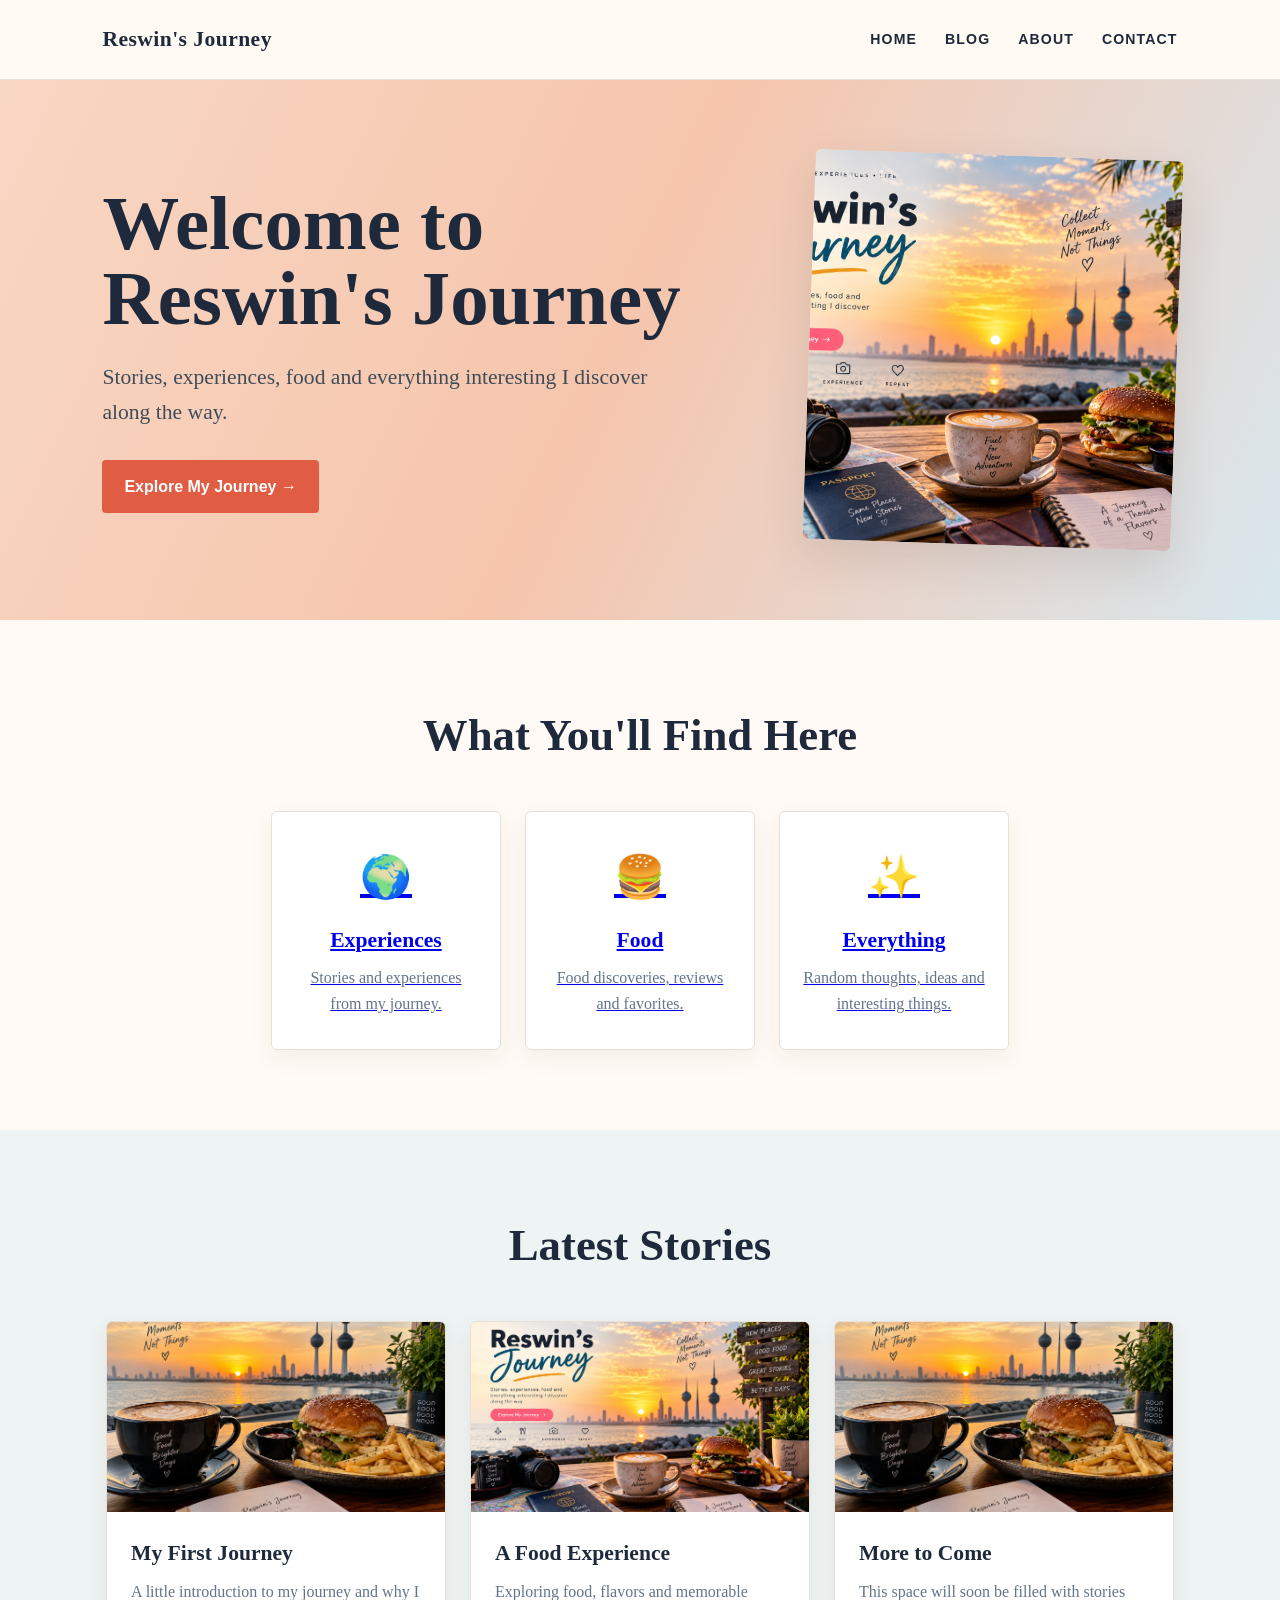
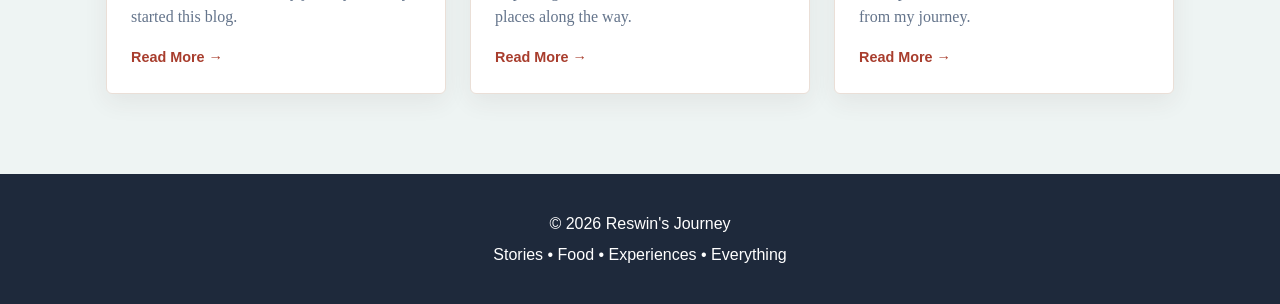
==== index.html @ 4d15ae8d "Publish Reswin's Journey website" ====
<!DOCTYPE html>
<html lang="en">

<head>

    <meta charset="UTF-8">

    <meta name="viewport"
          content="width=device-width, initial-scale=1.0">

    <meta name="description" content="Reswin's Journey: personal stories, experiences, food discoveries and thoughts from everyday life.">
    <meta property="og:title" content="Reswin's Journey | Stories, Food and Experiences">
    <meta property="og:description" content="Personal stories, experiences, food discoveries and thoughts from Reswin's journey.">
    <meta property="og:type" content="website">
    <meta property="og:image" content="images/hero.jpg">
    <meta property="og:site_name" content="Reswin's Journey">
    <meta name="twitter:card" content="summary_large_image">
    <meta name="twitter:title" content="Reswin's Journey | Stories, Food and Experiences">
    <meta name="twitter:description" content="Personal stories, experiences, food discoveries and thoughts from Reswin's journey.">
    <meta name="twitter:image" content="images/hero.jpg">

    <title>Reswin's Journey | Stories, Food and Experiences</title>

    <link rel="stylesheet" href="style.css">
    <link rel="icon" type="image/svg+xml" href="images/favicon.svg">

</head>

<body>

    <!-- Navigation -->

    <nav>

        <div class="logo">
            Reswin's Journey
        </div>

        <button class="menu-toggle" type="button" aria-label="Open menu" aria-expanded="false">
            ☰
        </button>

        <ul class="nav-menu">

            <li>
                <a href="index.html">Home</a>
            </li>

            <li>
                <a href="blog.html">Blog</a>
            </li>

            <li>
                <a href="about.html">About</a>
            </li>

            <li>
                <a href="contact.html">Contact</a>
            </li>

        </ul>

    </nav>


    <!-- Hero Section -->

    <section class="hero">

    <div class="hero-content">

        <h1>
            Welcome to Reswin's Journey
        </h1>

        <p>
            Stories, experiences, food and everything
            interesting I discover along the way.
        </p>

        <a href="blog.html" class="hero-button">
            Explore My Journey →
        </a>

    </div>


    <div class="hero-image">

        <img src="images/hero.jpg"
             alt="Reswin's Journey">

    </div>

</section>


    <!-- Categories -->

    <section class="categories">

        <h2>
            What You'll Find Here
        </h2>

        <div class="category-container">

            <a href="blog.html?category=experiences" class="category">

                <span>🌍</span>

                <h3>
                    Experiences
                </h3>

                <p>
                    Stories and experiences from my journey.
                </p>

            </a>


            <a href="blog.html?category=food" class="category">

                <span>🍔</span>

                <h3>
                    Food
                </h3>

                <p>
                    Food discoveries, reviews and favorites.
                </p>

            </a>


            <a href="blog.html?category=everything" class="category">

                <span>✨</span>

                <h3>
                    Everything
                </h3>

                <p>
                    Random thoughts, ideas and interesting things.
                </p>

            </a>

        </div>

    </section>

    <script>
        const menuToggle = document.querySelector('.menu-toggle');
        const navMenu = document.querySelector('.nav-menu');

        menuToggle.addEventListener('click', () => {
            const isOpen = navMenu.classList.toggle('show');
            menuToggle.setAttribute('aria-expanded', isOpen);
            menuToggle.setAttribute('aria-label', isOpen ? 'Close menu' : 'Open menu');
        });

        navMenu.querySelectorAll('a').forEach((link) => {
            link.addEventListener('click', () => {
                navMenu.classList.remove('show');
                menuToggle.setAttribute('aria-expanded', 'false');
                menuToggle.setAttribute('aria-label', 'Open menu');
            });
        });
    </script>


    <!-- Blog Posts -->

    <section class="posts">

        <h2>
            Latest Stories
        </h2>

        <div class="post-container">


            <article class="post">

                <div class="post-image">
    <img src="images/first-journey.jpg"
            alt="A photo from Reswin's first journey">
</div>

                <div class="post-content">

                    <h3>
                        My First Journey
                    </h3>

                    <p>
                        A little introduction to my journey
                        and why I started this blog.
                    </p>

                    <a href="first-journey.html" class="read-more">
    Read More →
</a>

                </div>

            </article>


            <article class="post">

                <div class="post-image">
                    <img src="images/hero.jpg" alt="A memorable food experience">
                </div>

                <div class="post-content">

                    <h3>
                        A Food Experience
                    </h3>

                    <p>
                        Exploring food, flavors and memorable
                        places along the way.
                    </p>

                    <a href="food-experience.html" class="read-more">
                        Read More →
                    </a>

                </div>

            </article>


            <article class="post">

                <div class="post-image">
                    <img src="images/first-journey.jpg" alt="A quiet moment from everyday life">
                </div>

                <div class="post-content">

                    <h3>
                        More to Come
                    </h3>

                    <p>
                        This space will soon be filled with
                        stories from my journey.
                    </p>

                    <a href="life-and-everything.html" class="read-more">
                        Read More →
                    </a>

                </div>

            </article>

        </div>

    </section>


    <!-- Footer -->

    <footer>

        <p>
            © 2026 Reswin's Journey
        </p>

        <p>
            Stories • Food • Experiences • Everything
        </p>

    </footer>

</body>

</html>
---- style.css ----
:root {
    --ink: #1e293b;
    --muted: #64748b;
    --paper: #fffaf5;
    --surface: #ffffff;
    --accent: #e05d44;
    --accent-dark: #a83d2d;
    --peach: #f8d7c4;
    --blue: #d8e7ee;
    --line: #eadfd7;
    --shadow: 0 18px 45px rgba(67, 45, 36, 0.12);
}

* { margin: 0; padding: 0; box-sizing: border-box; }
html { scroll-behavior: smooth; }
body { background: var(--paper); color: var(--ink); font-family: Georgia, 'Times New Roman', serif; line-height: 1.6; }
img { max-width: 100%; }

nav { align-items: center; background: rgba(255, 250, 245, 0.95); border-bottom: 1px solid var(--line); display: flex; justify-content: space-between; padding: 22px 8%; position: relative; z-index: 2; }
.logo { color: var(--ink); font-size: 1.35rem; font-weight: bold; letter-spacing: 0.02em; }
nav ul { display: flex; gap: 28px; list-style: none; }
nav a { color: var(--ink); font-family: Arial, sans-serif; font-size: 0.88rem; font-weight: bold; text-decoration: none; text-transform: uppercase; letter-spacing: 0.08em; }
nav a:hover, nav a:focus-visible, .read-more:hover, .read-more:focus-visible { color: var(--accent); }

.hero { align-items: center; background: linear-gradient(115deg, var(--peach), #f6c5ac 48%, var(--blue)); display: flex; gap: clamp(35px, 6vw, 85px); justify-content: space-between; min-height: 530px; padding: 75px 8%; }
.hero-content { max-width: 630px; }
.hero-content h1, .hero h1 { color: var(--ink); font-size: clamp(2.8rem, 6vw, 5.2rem); line-height: 0.98; margin-bottom: 24px; }
.hero-content p, .hero p { color: #3f4c59; font-size: clamp(1.1rem, 2vw, 1.35rem); margin-bottom: 30px; max-width: 570px; }
.hero-button, .contact-form button { background: var(--accent); border: 0; border-radius: 4px; color: #fff; cursor: pointer; display: inline-block; font-family: Arial, sans-serif; font-weight: bold; padding: 14px 22px; text-decoration: none; transition: background 0.2s ease, transform 0.2s ease; }
.hero-button:hover, .hero-button:focus-visible, .contact-form button:hover, .contact-form button:focus-visible { background: var(--accent-dark); transform: translateY(-2px); }
.hero-image { border-radius: 6px; box-shadow: var(--shadow); flex: 0 1 510px; overflow: hidden; transform: rotate(2deg); }
.hero-image img { display: block; height: 390px; object-fit: cover; width: 100%; }

.categories, .posts, .about-section, .contact-section { padding: 80px 8%; }
.categories { text-align: center; }
.categories h2, .posts h2 { font-size: clamp(2rem, 4vw, 2.8rem); margin-bottom: 40px; }
.category-container, .post-container { display: flex; flex-wrap: wrap; gap: 24px; justify-content: center; }
.blog-search-area { display: flex; justify-content: center; margin: -16px auto 18px; }
.blog-search { display: flex; gap: 8px; max-width: 620px; width: 100%; }
.blog-search input { background: var(--surface); border: 1px solid var(--line); border-radius: 4px; color: var(--ink); flex: 1; font: inherit; min-width: 0; padding: 12px 14px; }
.blog-search input:focus { border-color: var(--accent); outline: 3px solid rgba(224, 93, 68, 0.18); }
.search-button, .clear-search { border: 0; border-radius: 4px; cursor: pointer; font-family: Arial, sans-serif; font-weight: bold; padding: 0 17px; transition: background 0.2s ease, transform 0.2s ease; }
.search-button { background: var(--accent); color: #fff; }
.search-button:hover, .search-button:focus-visible { background: var(--accent-dark); transform: translateY(-2px); }
.clear-search { background: var(--surface); border: 1px solid var(--line); color: var(--muted); }
.clear-search:hover, .clear-search:focus-visible { border-color: var(--accent); color: var(--accent); }
.sr-only { height: 1px; margin: -1px; overflow: hidden; position: absolute; width: 1px; clip: rect(0, 0, 0, 0); }
.blog-filters { display: flex; flex-wrap: wrap; gap: 10px; justify-content: center; margin: -16px auto 38px; }
.filter-button { background: transparent; border: 1px solid var(--line); border-radius: 999px; color: var(--ink); cursor: pointer; font-family: Arial, sans-serif; font-size: 0.85rem; font-weight: bold; padding: 10px 17px; transition: background 0.2s ease, color 0.2s ease, border-color 0.2s ease; }
.filter-button:hover, .filter-button:focus-visible, .filter-button.active { background: var(--accent); border-color: var(--accent); color: #fff; }
.category { background: var(--surface); border: 1px solid var(--line); border-radius: 6px; box-shadow: 0 8px 25px rgba(67, 45, 36, 0.06); padding: 32px 22px; transition: transform 0.2s ease; width: 230px; }
.category:hover { transform: translateY(-5px); }
.category span { display: block; font-size: 2.6rem; margin-bottom: 12px; }
.category h3, .post-content h3 { font-size: 1.35rem; margin-bottom: 8px; }
.category p, .post-content p, .contact-info p { color: var(--muted); }
.posts { background: #eef4f3; }
.posts h2 { text-align: center; }
.post { background: var(--surface); border: 1px solid var(--line); border-radius: 6px; box-shadow: 0 8px 25px rgba(67, 45, 36, 0.07); display: flex; flex-direction: column; overflow: hidden; transition: border-color 0.25s ease, box-shadow 0.25s ease, transform 0.25s ease; width: min(100%, 340px); }
.post:hover, .post:focus-within { border-color: var(--accent); box-shadow: 0 16px 34px rgba(67, 45, 36, 0.14); transform: translateY(-6px); }
.post-image { background: linear-gradient(135deg, #eeb59e, #9ab8c3); height: 190px; overflow: hidden; }
.post-image img { display: block; height: 100%; object-fit: cover; transition: transform 0.45s ease; width: 100%; }
.post:hover .post-image img, .post:focus-within .post-image img { transform: scale(1.04); }
.post-content { display: flex; flex: 1; flex-direction: column; padding: 24px; }
.post-content h3 a { color: var(--ink); text-decoration: none; }
.post-content h3 a:hover, .post-content h3 a:focus-visible { color: var(--accent); }
.post-content p { margin-bottom: 16px; }
.post-excerpt { flex: 1; }
.read-more { color: var(--accent-dark); font-family: Arial, sans-serif; font-size: 0.9rem; font-weight: bold; text-decoration: none; }
.no-stories { color: var(--muted); font-size: 1.15rem; padding: 28px 0 8px; text-align: center; }

footer { background: var(--ink); color: #fff; font-family: Arial, sans-serif; padding: 32px 8%; text-align: center; }
footer p { margin: 5px; }
.article { padding-bottom: 80px; }
.article-header { margin: auto; max-width: 850px; padding: 80px 20px 35px; text-align: center; }
.article-category { color: var(--accent-dark); font-family: Arial, sans-serif; font-size: 0.9rem; font-weight: bold; letter-spacing: 0.08em; margin-bottom: 15px; text-transform: uppercase; }
.article-header h1 { font-size: clamp(2.5rem, 6vw, 4.5rem); line-height: 1; margin-bottom: 15px; }
.article-date { color: var(--muted); font-family: Arial, sans-serif; font-size: 0.9rem; }
.article-image { border-radius: 6px; box-shadow: var(--shadow); height: min(45vw, 430px); margin: 20px auto 55px; max-width: 1000px; overflow: hidden; width: 85%; }
.article-image img { display: block; height: 100%; object-fit: cover; width: 100%; }
.article-content { margin: auto; max-width: 750px; padding: 0 20px; }
.article-content p { color: #46515c; font-size: 1.12rem; line-height: 1.9; margin-bottom: 25px; }
.article-content h2 { font-size: 2rem; margin: 45px 0 20px; }
.article-signature, .about-signature { color: var(--accent-dark) !important; font-size: 1.35rem !important; font-weight: bold; }

.about-content, .contact-container { align-items: center; display: flex; gap: 70px; margin: auto; max-width: 1000px; }
.about-placeholder { align-items: center; background: linear-gradient(135deg, var(--peach), var(--blue)); border-radius: 50%; box-shadow: var(--shadow); display: flex; flex: 0 0 280px; font-size: 6rem; height: 280px; justify-content: center; }
.about-text, .contact-info, .contact-form { flex: 1; }
.about-text h2, .contact-info h2 { font-size: 2.4rem; margin-bottom: 22px; }
.about-text p, .contact-info p { font-size: 1.1rem; margin-bottom: 18px; }
.contact-container { align-items: flex-start; }
.contact-item { font-size: 1.15rem; margin-bottom: 18px; }
.contact-item span { margin-left: 10px; }
.contact-form { background: var(--surface); border: 1px solid var(--line); border-radius: 6px; box-shadow: var(--shadow); padding: 32px; }
.contact-form form { display: flex; flex-direction: column; }
.contact-form label { font-family: Arial, sans-serif; font-size: 0.85rem; font-weight: bold; margin: 0 0 7px; }
.contact-form input, .contact-form textarea { border: 1px solid var(--line); border-radius: 3px; font: inherit; margin-bottom: 18px; padding: 12px; width: 100%; }
.contact-form textarea { resize: vertical; }

@media (max-width: 768px) {
    nav { align-items: flex-start; flex-direction: column; gap: 15px; padding: 18px 6%; }
    nav ul { flex-wrap: wrap; gap: 12px 18px; }
    .hero { flex-direction: column; padding: 65px 6%; text-align: center; }
    .hero-content p { margin-left: auto; margin-right: auto; }
    .hero-image { flex-basis: auto; transform: none; width: 100%; }
    .hero-image img { height: 280px; }
    .categories, .posts, .about-section, .contact-section { padding: 60px 6%; }
    .about-content, .contact-container { flex-direction: column; gap: 38px; }
    .about-placeholder { flex-basis: 220px; height: 220px; width: 220px; }
    .about-text, .contact-info, .contact-form { width: 100%; }
    .article-header { padding-top: 60px; }
    .article-image { height: 250px; width: 90%; }
}

/* =========================
   Blog Category Filters
   ========================= */

.blog-filters {
    display: flex;
    flex-wrap: wrap;
    justify-content: center;
    gap: 12px;
    margin: -15px auto 40px;
}

.filter-button {
    background: var(--surface);
    border: 1px solid var(--line);
    border-radius: 30px;
    color: var(--ink);
    cursor: pointer;
    font-family: Arial, sans-serif;
    font-size: 0.9rem;
    font-weight: bold;
    padding: 10px 20px;
    transition: background 0.2s ease,
                color 0.2s ease,
                transform 0.2s ease;
}

.filter-button:hover {
    color: var(--accent);
    transform: translateY(-2px);
}

.filter-button.active {
    background: var(--accent);
    border-color: var(--accent);
    color: #ffffff;
}

.post[hidden] {
    display: none;
}

/* Post category and date */

.post-category {
    color: var(--accent);
    font-family: Arial, sans-serif;
    font-size: 0.75rem;
    font-weight: bold;
    letter-spacing: 0.1em;
    margin-bottom: 6px;
    text-transform: uppercase;
}

.post-date {
    color: var(--muted);
    font-family: Arial, sans-serif;
    font-size: 0.8rem;
    margin-bottom: 12px;
}

/* Back to Blog */

.back-to-blog {
    color: var(--accent);
    display: inline-block;
    font-family: Arial, sans-serif;
    font-size: 0.9rem;
    font-weight: bold;
    margin-top: 10px;
    text-decoration: none;
}

.back-to-blog:hover {
    color: var(--accent-dark);
}

/* =========================
   Mobile Navigation
   ========================= */

.menu-toggle {
    display: none;
    background: none;
    border: none;
    color: var(--ink);
    cursor: pointer;
    font-size: 1.8rem;
}

/* Mobile */
@media (max-width: 768px) {

    nav {
        align-items: center;
        flex-direction: row;
        position: relative;
    }

    .menu-toggle {
        display: block;
    }

    nav .nav-menu {
        display: none;
        flex-direction: column;
        gap: 15px;
        width: 100%;
        padding-top: 15px;
    }

    nav .nav-menu.show {
        display: flex;
    }

}

/* Contact form status */

.form-status {
    font-family: Arial, sans-serif;
    font-size: 0.95rem;
    font-weight: bold;
    margin-top: 18px;
    text-align: center;
}
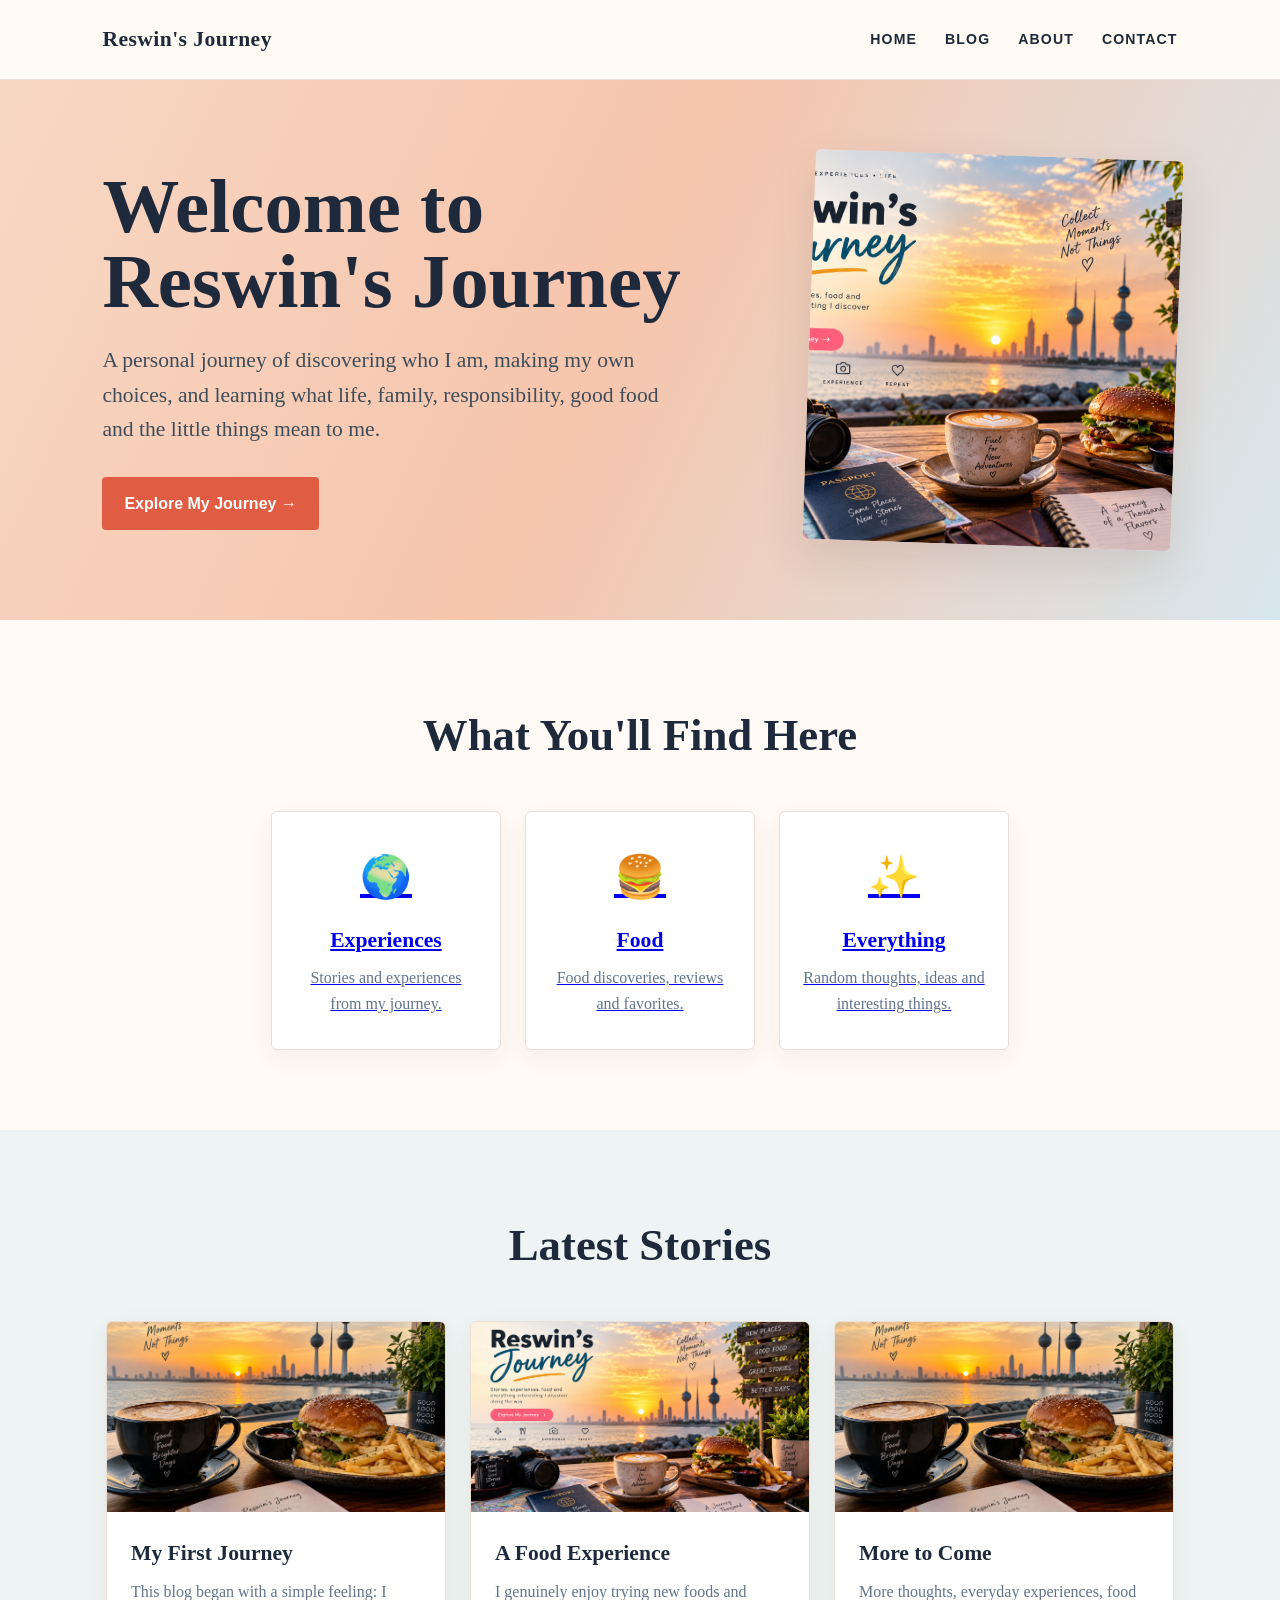
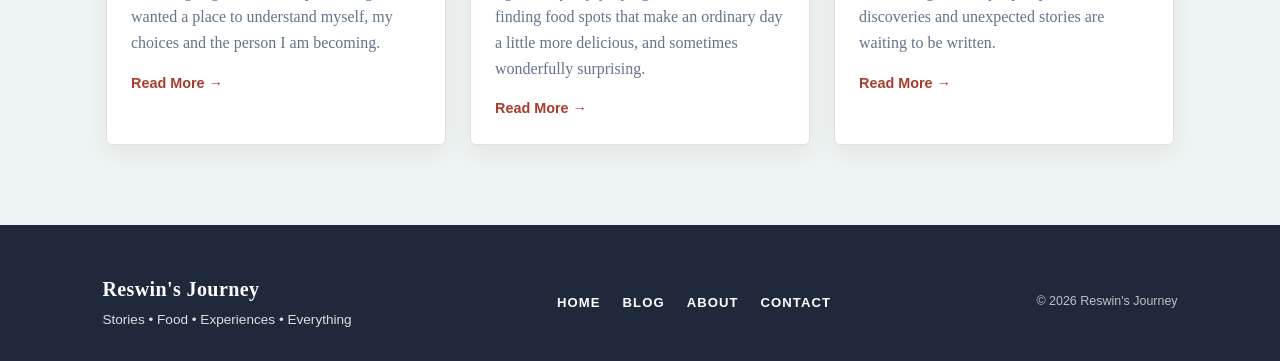
==== commit 82cf3d5e: "Update blog experience and site design" ====
--- a/index.html
+++ b/index.html
@@ -74,8 +74,9 @@
         </h1>
 
         <p>
-            Stories, experiences, food and everything
-            interesting I discover along the way.
+            A personal journey of discovering who I am, making my own
+            choices, and learning what life, family, responsibility,
+            good food and the little things mean to me.
         </p>
 
         <a href="blog.html" class="hero-button">
@@ -198,8 +199,9 @@
                     </h3>
 
                     <p>
-                        A little introduction to my journey
-                        and why I started this blog.
+                        This blog began with a simple feeling: I wanted
+                        a place to understand myself, my choices and the
+                        person I am becoming.
                     </p>
 
                     <a href="first-journey.html" class="read-more">
@@ -224,8 +226,9 @@
                     </h3>
 
                     <p>
-                        Exploring food, flavors and memorable
-                        places along the way.
+                        I genuinely enjoy trying new foods and finding
+                        food spots that make an ordinary day a little more
+                        delicious, and sometimes wonderfully surprising.
                     </p>
 
                     <a href="food-experience.html" class="read-more">
@@ -250,8 +253,9 @@
                     </h3>
 
                     <p>
-                        This space will soon be filled with
-                        stories from my journey.
+                        More thoughts, everyday experiences, food
+                        discoveries and unexpected stories are waiting
+                        to be written.
                     </p>
 
                     <a href="life-and-everything.html" class="read-more">
@@ -271,13 +275,25 @@
 
     <footer>
 
-        <p>
-            © 2026 Reswin's Journey
-        </p>
-
-        <p>
-            Stories • Food • Experiences • Everything
-        </p>
+        <div class="footer-inner">
+
+            <div class="footer-brand">
+                <p class="footer-title">Reswin's Journey</p>
+                <p class="footer-tagline">Stories • Food • Experiences • Everything</p>
+            </div>
+
+            <div class="footer-nav" role="navigation" aria-label="Footer navigation">
+                <ul>
+                    <li><a href="index.html">Home</a></li>
+                    <li><a href="blog.html">Blog</a></li>
+                    <li><a href="about.html">About</a></li>
+                    <li><a href="contact.html">Contact</a></li>
+                </ul>
+            </div>
+
+            <p class="footer-copyright">© 2026 Reswin's Journey</p>
+
+        </div>
 
     </footer>
 
--- a/style.css
+++ b/style.css
@@ -68,22 +68,36 @@
 .read-more { color: var(--accent-dark); font-family: Arial, sans-serif; font-size: 0.9rem; font-weight: bold; text-decoration: none; }
 .no-stories { color: var(--muted); font-size: 1.15rem; padding: 28px 0 8px; text-align: center; }
 
-footer { background: var(--ink); color: #fff; font-family: Arial, sans-serif; padding: 32px 8%; text-align: center; }
-footer p { margin: 5px; }
+footer { background: var(--ink); color: #fff; font-family: Arial, sans-serif; padding: 48px 8% 30px; text-align: center; }
+.footer-inner { align-items: center; display: flex; flex-wrap: wrap; gap: 24px 42px; justify-content: space-between; margin: auto; max-width: 1100px; }
+.footer-brand { text-align: left; }
+.footer-title { color: #fff; font-family: Georgia, 'Times New Roman', serif; font-size: 1.25rem; font-weight: bold; letter-spacing: 0.02em; margin: 0 0 4px; }
+.footer-tagline { color: #d8e0e4; font-size: 0.85rem; margin: 0; }
+.footer-nav ul { display: flex; flex-wrap: wrap; gap: 10px 22px; justify-content: center; list-style: none; margin: 0; padding: 0; }
+.footer-nav a { color: #fff; font-size: 0.82rem; font-weight: bold; letter-spacing: 0.08em; text-decoration: none; text-transform: uppercase; transition: color 0.2s ease; }
+.footer-nav a:hover, .footer-nav a:focus-visible { color: var(--peach); }
+.footer-copyright { color: #b9c4ca; font-size: 0.78rem; margin: 0; }
 .article { padding-bottom: 80px; }
+.reading-progress { background: var(--line); height: 4px; left: 0; position: fixed; right: 0; top: 0; z-index: 10; }
+.reading-progress-fill { background: var(--accent); display: block; height: 100%; transition: width 0.12s ease-out; width: 0; }
 .article-header { margin: auto; max-width: 850px; padding: 80px 20px 35px; text-align: center; }
-.article-category { color: var(--accent-dark); font-family: Arial, sans-serif; font-size: 0.9rem; font-weight: bold; letter-spacing: 0.08em; margin-bottom: 15px; text-transform: uppercase; }
+.article-meta { align-items: center; display: flex; flex-wrap: wrap; gap: 8px 18px; justify-content: center; margin-bottom: 15px; }
+.article-meta p { margin: 0; }
+.article-category { color: var(--accent-dark); font-family: Arial, sans-serif; font-size: 0.9rem; font-weight: bold; letter-spacing: 0.08em; text-transform: uppercase; }
 .article-header h1 { font-size: clamp(2.5rem, 6vw, 4.5rem); line-height: 1; margin-bottom: 15px; }
-.article-date { color: var(--muted); font-family: Arial, sans-serif; font-size: 0.9rem; }
+.article-date, .article-reading-time { color: var(--muted); font-family: Arial, sans-serif; font-size: 0.9rem; }
 .article-image { border-radius: 6px; box-shadow: var(--shadow); height: min(45vw, 430px); margin: 20px auto 55px; max-width: 1000px; overflow: hidden; width: 85%; }
 .article-image img { display: block; height: 100%; object-fit: cover; width: 100%; }
 .article-content { margin: auto; max-width: 750px; padding: 0 20px; }
-.article-content p { color: #46515c; font-size: 1.12rem; line-height: 1.9; margin-bottom: 25px; }
+.article-content p { color: #46515c; font-size: clamp(1rem, 1.5vw, 1.12rem); line-height: 1.9; margin-bottom: 25px; }
 .article-content h2 { font-size: 2rem; margin: 45px 0 20px; }
 .article-signature, .about-signature { color: var(--accent-dark) !important; font-size: 1.35rem !important; font-weight: bold; }
 
 .about-content, .contact-container { align-items: center; display: flex; gap: 70px; margin: auto; max-width: 1000px; }
-.about-placeholder { align-items: center; background: linear-gradient(135deg, var(--peach), var(--blue)); border-radius: 50%; box-shadow: var(--shadow); display: flex; flex: 0 0 280px; font-size: 6rem; height: 280px; justify-content: center; }
+.about-placeholder { align-items: center; background: linear-gradient(135deg, var(--peach), var(--blue)); border: 10px solid var(--surface); border-radius: 50%; box-shadow: var(--shadow); display: flex; flex: 0 0 280px; flex-direction: column; font-size: 6rem; height: 280px; justify-content: center; overflow: hidden; position: relative; transition: box-shadow 0.25s ease, transform 0.25s ease; }
+.about-placeholder:hover, .about-placeholder:focus-visible { box-shadow: 0 22px 48px rgba(67, 45, 36, 0.18); transform: translateY(-4px); }
+.about-placeholder-icon { line-height: 1; }
+.about-placeholder-note { background: rgba(255, 255, 255, 0.78); bottom: 18px; color: var(--accent-dark); font-family: Arial, sans-serif; font-size: 0.72rem; font-weight: bold; letter-spacing: 0.04em; padding: 5px 10px; position: absolute; text-align: center; text-transform: uppercase; }
 .about-text, .contact-info, .contact-form { flex: 1; }
 .about-text h2, .contact-info h2 { font-size: 2.4rem; margin-bottom: 22px; }
 .about-text p, .contact-info p { font-size: 1.1rem; margin-bottom: 18px; }
@@ -109,6 +123,11 @@
     .about-text, .contact-info, .contact-form { width: 100%; }
     .article-header { padding-top: 60px; }
     .article-image { height: 250px; width: 90%; }
+    .article-meta { align-items: flex-start; flex-direction: column; gap: 4px; margin-bottom: 18px; }
+    footer { padding: 38px 6% 26px; }
+    .footer-inner { flex-direction: column; gap: 22px; }
+    .footer-brand { text-align: center; }
+    .footer-nav ul { gap: 10px 18px; }
 }
 
 /* =========================
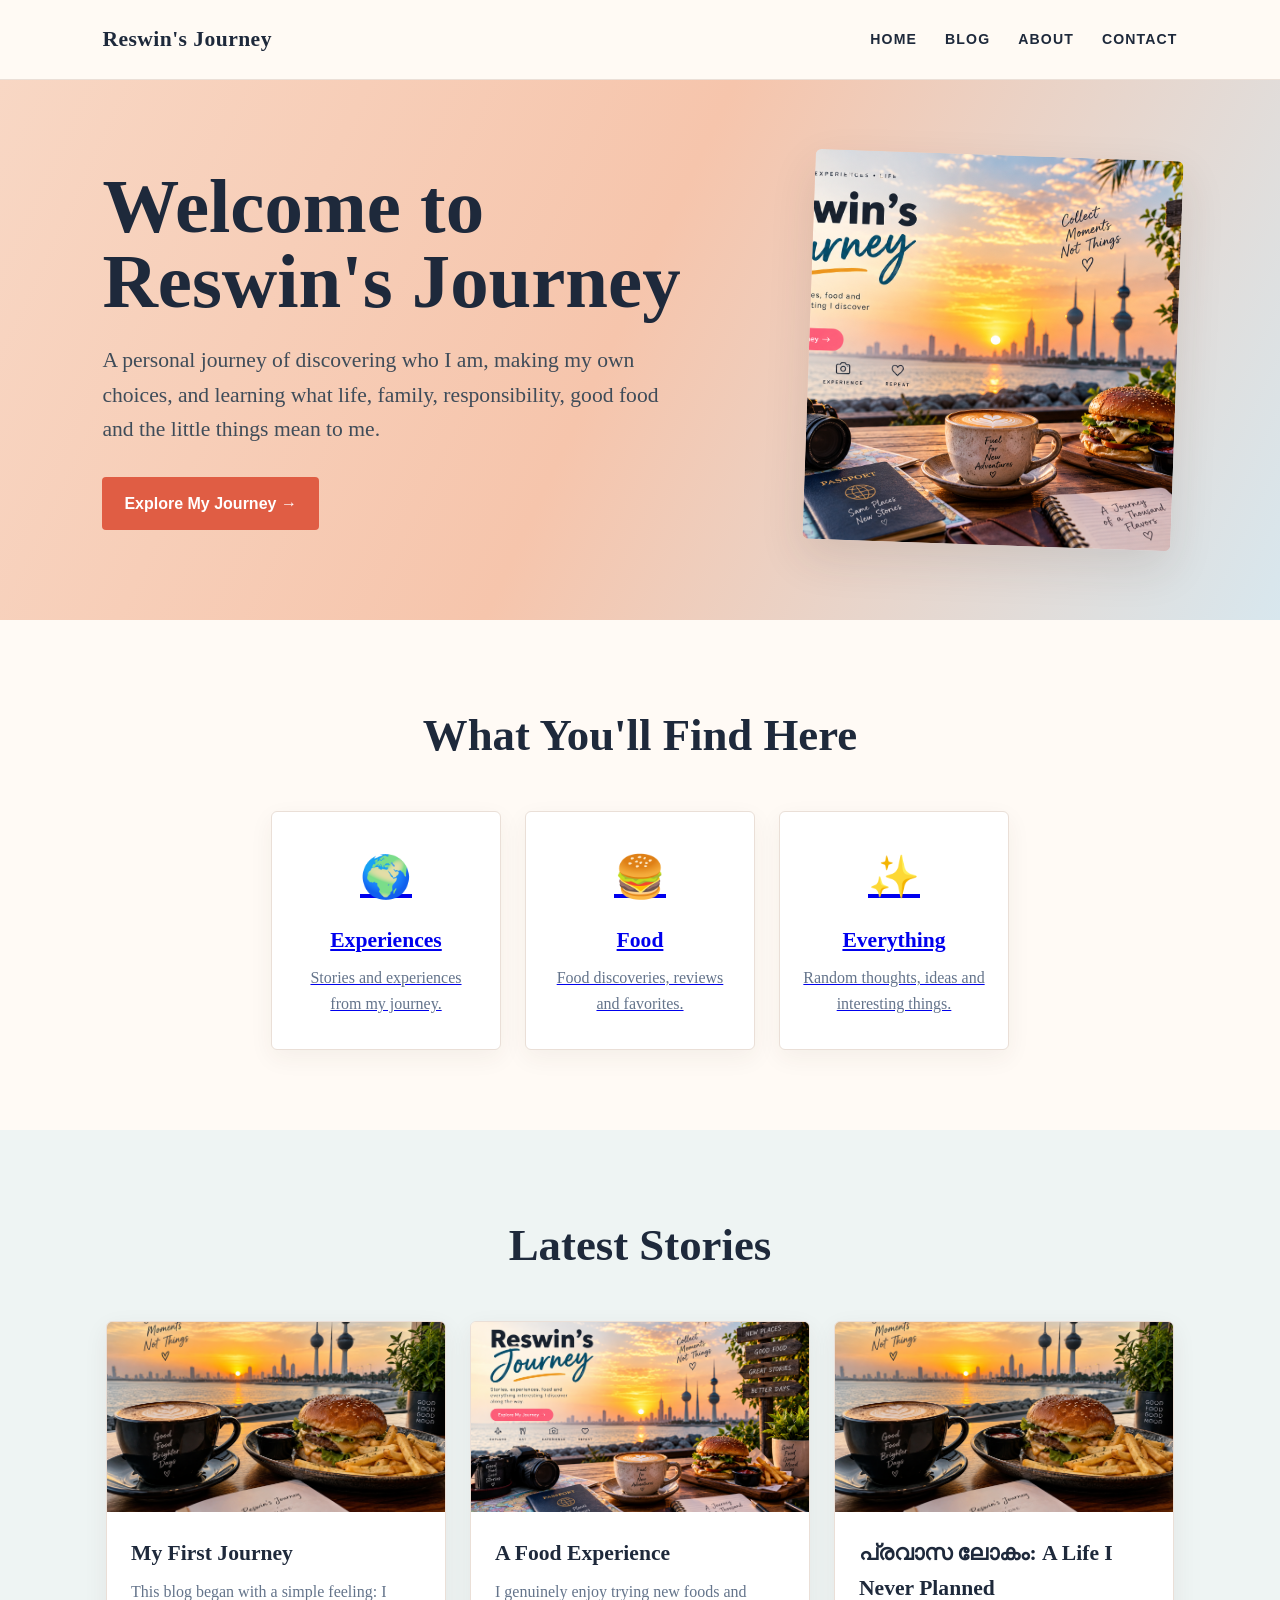
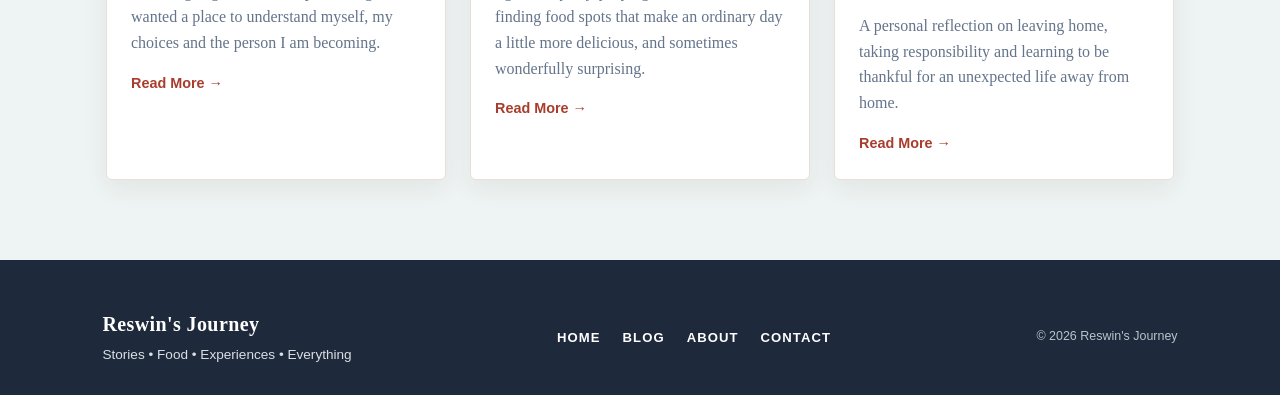
==== commit 49f84777: "Add Pravasa Lokam article" ====
--- a/index.html
+++ b/index.html
@@ -249,13 +249,13 @@
                 <div class="post-content">
 
                     <h3>
-                        More to Come
+                        പ്രവാസ ലോകം: A Life I Never Planned
                     </h3>
 
                     <p>
-                        More thoughts, everyday experiences, food
-                        discoveries and unexpected stories are waiting
-                        to be written.
+                        A personal reflection on leaving home, taking
+                        responsibility and learning to be thankful for an
+                        unexpected life away from home.
                     </p>
 
                     <a href="life-and-everything.html" class="read-more">
